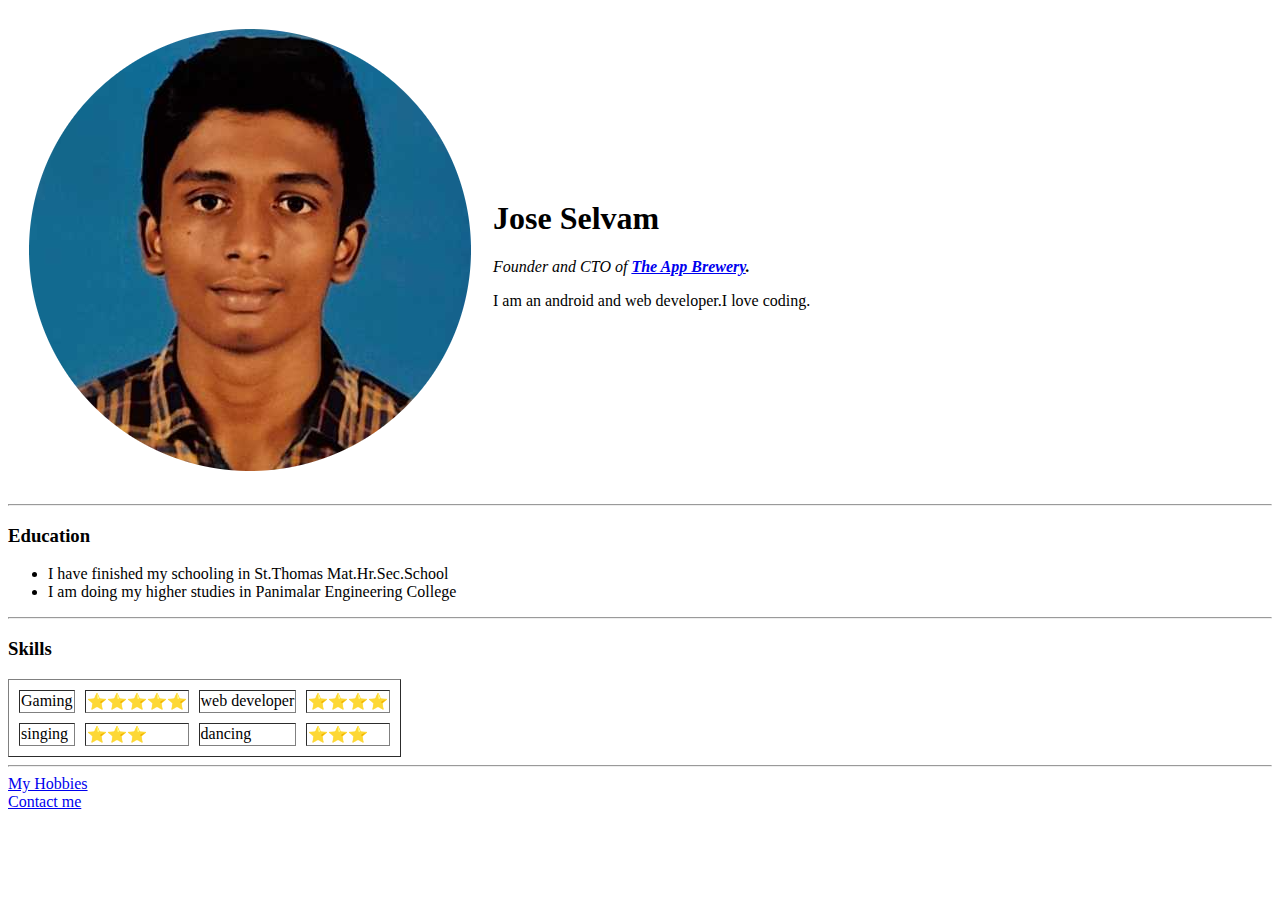
==== index.html @ 25c8979b "Add initial cv web site files" ====
<!DOCTYPE html>
<html lang="en" dir="ltr">

<head>
  <meta charset="utf-8">
  <title>😁Jose Personal site</title>
</head>

<body>
  <table cellspacing="20">
    <tr>
      <td><img src="profile-modified.png" alt="Jose Profile Photo"></td>
      <td>  <h1>Jose Selvam</h1>
        <p><em>Founder and CTO of <strong><a href="https://www.appbrewery.co/">The App Brewery</a>.</strong></em></p>
        <p>I am an android and web developer.I love coding.</p></td>
    </tr>

  </table>


  <hr>
  <h3>Education</h3>
  <ul>
    <li>I have finished my schooling in St.Thomas Mat.Hr.Sec.School</li>
    <li>I am doing my higher studies in Panimalar Engineering College</li>
  </ul>
  <hr>
  <h3>Skills</h3>
  <table cellspacing="10" border="1">
    <tr>
      <td>Gaming</td>
      <td>⭐⭐⭐⭐⭐</td>
      <td>web developer</td>
      <td>⭐⭐⭐⭐</td>
    </tr>
    <tr>
      <td>singing</td>
      <td>⭐⭐⭐</td>
      <td>dancing</td>
      <td>⭐⭐⭐</td>
    </tr>
  </table>
  <hr>
  <a href="Hobbies.html">My Hobbies</a><br>
  <a href="Contact me.html">Contact me</a>


</body>

</html>
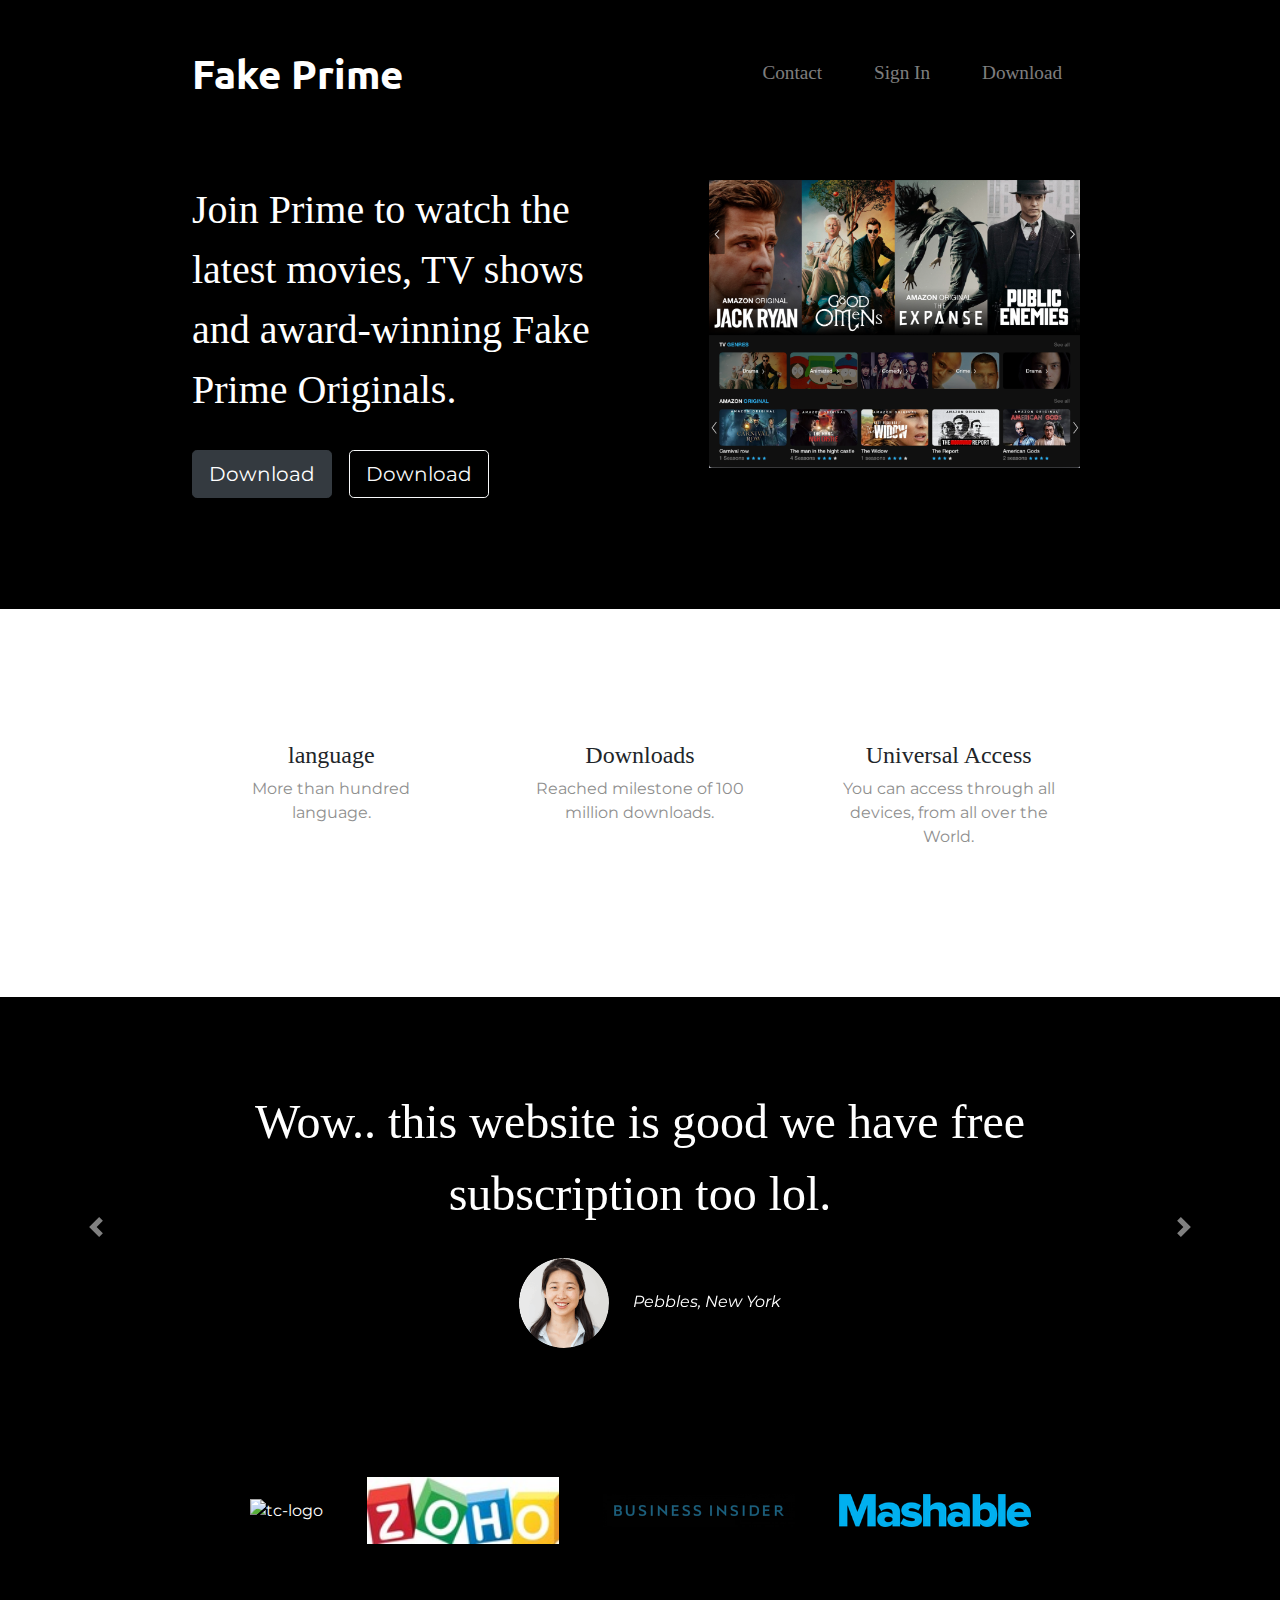
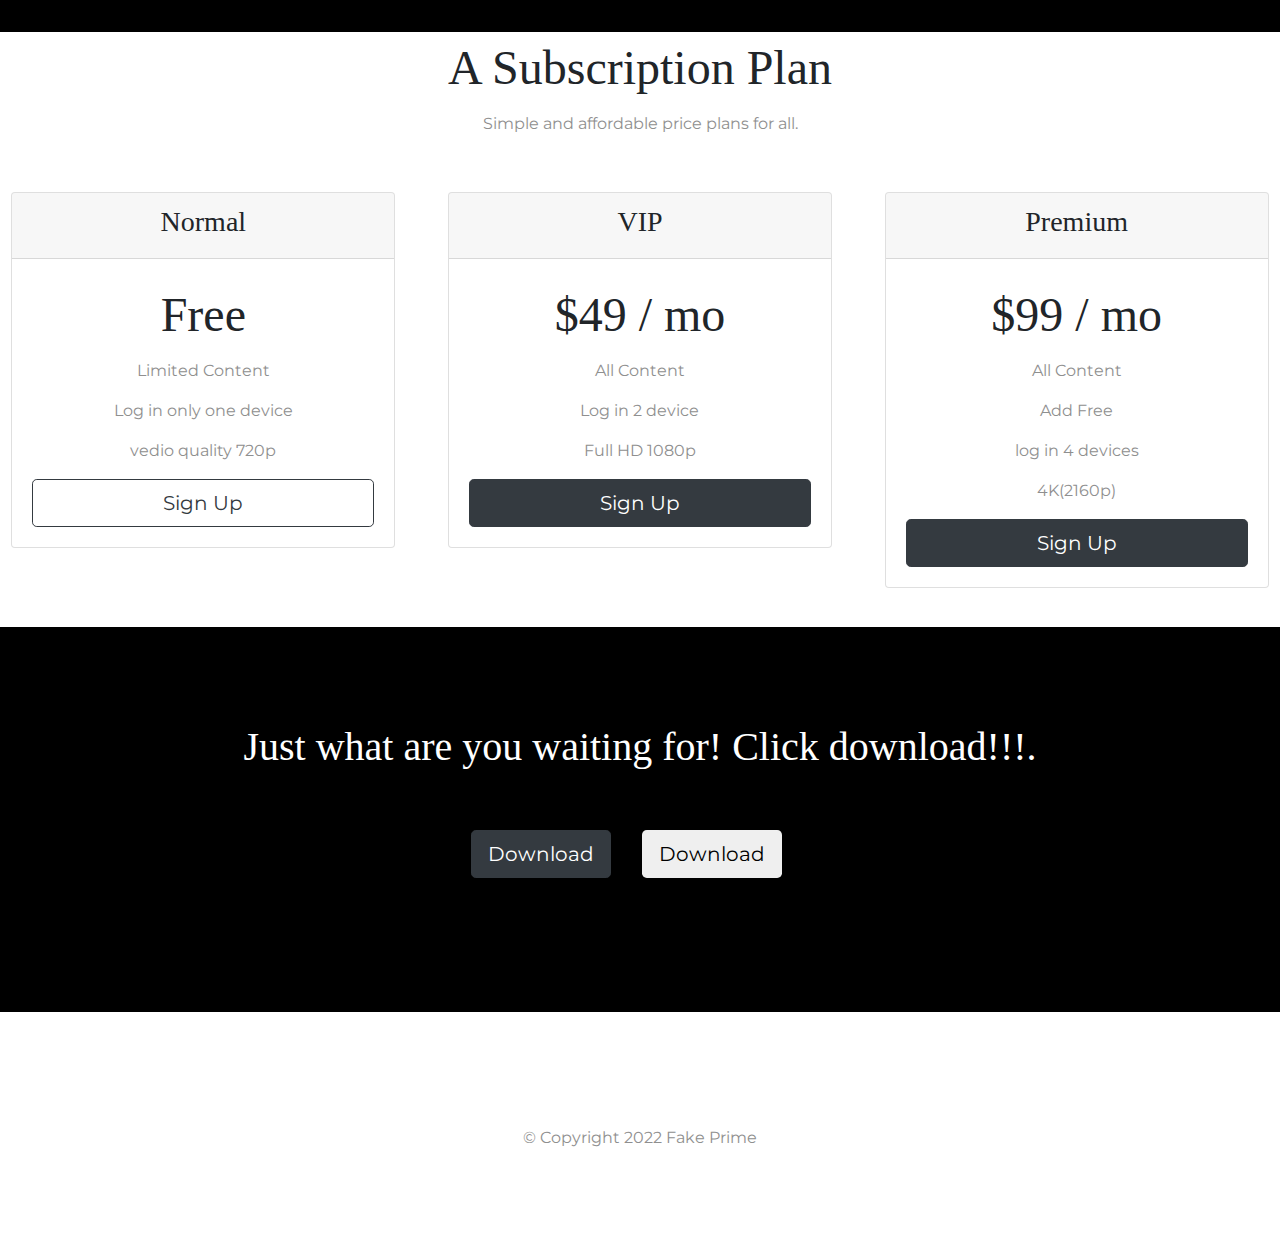
==== commit 11e03211: "Fake Prime website files" ====
--- a/index.html
+++ b/index.html
@@ -1,50 +1,244 @@
-<!DOCTYPE html>
-<html lang="en" dir="ltr">
-
-<head>
-  <meta charset="utf-8">
-  <title>😁Jose Personal site</title>
-</head>
-
-<body>
-  <table cellspacing="20">
-    <tr>
-      <td><img src="profile-modified.png" alt="Jose Profile Photo"></td>
-      <td>  <h1>Jose Selvam</h1>
-        <p><em>Founder and CTO of <strong><a href="https://www.appbrewery.co/">The App Brewery</a>.</strong></em></p>
-        <p>I am an android and web developer.I love coding.</p></td>
-    </tr>
-
-  </table>
-
-
-  <hr>
-  <h3>Education</h3>
-  <ul>
-    <li>I have finished my schooling in St.Thomas Mat.Hr.Sec.School</li>
-    <li>I am doing my higher studies in Panimalar Engineering College</li>
-  </ul>
-  <hr>
-  <h3>Skills</h3>
-  <table cellspacing="10" border="1">
-    <tr>
-      <td>Gaming</td>
-      <td>⭐⭐⭐⭐⭐</td>
-      <td>web developer</td>
-      <td>⭐⭐⭐⭐</td>
-    </tr>
-    <tr>
-      <td>singing</td>
-      <td>⭐⭐⭐</td>
-      <td>dancing</td>
-      <td>⭐⭐⭐</td>
-    </tr>
-  </table>
-  <hr>
-  <a href="Hobbies.html">My Hobbies</a><br>
-  <a href="Contact me.html">Contact me</a>
-
-
-</body>
-
-</html>
+<!DOCTYPE html>
+<html>
+
+<head>
+  <meta charset="utf-8">
+  <title>Fake Prime</title>
+
+  <!-- Google Fonts -->
+  <link href="https://fonts.googleapis.com/css?family=Montserrat|Ubuntu" rel="stylesheet">
+
+  <!-- CSS Stylesheets -->
+  <link rel="stylesheet" href="https://maxcdn.bootstrapcdn.com/bootstrap/4.0.0/css/bootstrap.min.css" integrity="sha384-Gn5384xqQ1aoWXA+058RXPxPg6fy4IWvTNh0E263XmFcJlSAwiGgFAW/dAiS6JXm" crossorigin="anonymous">
+  <link rel="stylesheet" href="css/styles.css">
+  <link rel="icon" href="favicon (1).ico".css">
+
+  <!-- Font Awesome -->
+  <script defer src="https://use.fontawesome.com/releases/v5.0.7/js/all.js"></script>
+
+  <!-- Bootstrap Scripts -->
+  <script src="https://code.jquery.com/jquery-3.2.1.slim.min.js" integrity="sha384-KJ3o2DKtIkvYIK3UENzmM7KCkRr/rE9/Qpg6aAZGJwFDMVNA/GpGFF93hXpG5KkN" crossorigin="anonymous"></script>
+  <script src="https://cdnjs.cloudflare.com/ajax/libs/popper.js/1.12.9/umd/popper.min.js" integrity="sha384-ApNbgh9B+Y1QKtv3Rn7W3mgPxhU9K/ScQsAP7hUibX39j7fakFPskvXusvfa0b4Q" crossorigin="anonymous"></script>
+  <script src="https://maxcdn.bootstrapcdn.com/bootstrap/4.0.0/js/bootstrap.min.js" integrity="sha384-JZR6Spejh4U02d8jOt6vLEHfe/JQGiRRSQQxSfFWpi1MquVdAyjUar5+76PVCmYl" crossorigin="anonymous"></script>
+</head>
+
+<body>
+
+
+  <section class="colored-section" id="title">
+
+    <div class="container-fluid">
+
+      <!-- Nav Bar -->
+
+      <nav class="navbar navbar-expand-lg navbar-dark">
+
+        <a class="navbar-brand" href="">Fake Prime</a>
+
+        <button class="navbar-toggler" type="button" data-toggle="collapse" data-target="#navbarTogglerDemo02">
+            <span class="navbar-toggler-icon"></span>
+        </button>
+
+        <div class="collapse navbar-collapse" id="navbarTogglerDemo02">
+
+          <ul class="navbar-nav ml-auto">
+            <li class="nav-item">
+              <a class="nav-link" href="#footer">Contact</a>
+            </li>
+            <li class="nav-item">
+              <a class="nav-link" href="#pricing">Sign In</a>
+            </li>
+            <li class="nav-item">
+              <a class="nav-link" href="#cta">Download</a>
+            </li>
+          </ul>
+
+        </div>
+      </nav>
+
+
+      <!-- Title -->
+
+      <div class="row">
+
+        <div class="col-lg-6">
+          <h1 class="big-heading">Join Prime to watch the latest movies, TV shows and award-winning Fake Prime Originals.</h1>
+          <button type="button" class="btn btn-dark btn-lg download-button"><i class="fab fa-apple"></i> Download</button>
+          <button type="button" class="btn btn-outline-light btn-lg download-button"><i class="fab fa-google-play"></i> Download</button>
+        </div>
+        <div class="col-lg-6">
+          <img class="title-image" src="images/image_main.png" alt="image-movies">
+        </div>
+        
+
+
+
+      </div>
+
+    </div>
+
+  </section>
+
+
+  <!-- Features -->
+
+  <section class="white-section" id="features">
+
+    <div class="container-fluid">
+
+      <div class="row">
+        <div class="feature-box col-lg-4">
+          <i class="icon fas fa-language fa-4x"></i>
+          <h3 class="feature-title">language</h3>
+          <p>More than hundred language.</p>
+        </div>
+
+        <div class="feature-box col-lg-4">
+          <i class="icon fas fa-download fa-4x"></i>
+          <h3 class="feature-title">Downloads</h3>
+          <p> Reached milestone of 100 million downloads.</p>
+        </div>
+
+        <div class="feature-box col-lg-4">
+          <i class="icon fa fa-universal-access fa-4x" aria-hidden="true"></i>
+          <h3 class="feature-title">Universal Access</h3>
+          <p> You can access through all devices, from all over the World.</p>
+        </div>
+      </div>
+
+
+    </div>
+  </section>
+
+
+  <!-- Testimonials -->
+
+  <section class="colored-section" id="testimonials">
+
+    <div id="testimonial-carousel" class="carousel slide" data-ride="false">
+      <div class="carousel-inner">
+        <div class="carousel-item active container-fluid">
+          <h2 class="testimonial-text"> Wow.. this website is good we have free subscription too lol.</h2>
+          <img class="testimonial-image" src="images/angela.png" alt="angela-profile">
+          <em>Pebbles, New York</em>
+        </div>
+        <div class="carousel-item container-fluid">
+          <h2 class="testimonial-text">I have Premium subscription it has 4K quality at low price it's god dam good.</h2>
+          <img class="testimonial-image" src="images/lady-img.jpg" alt="lady-profile">
+          <em>Beverly, Illinois</em>
+        </div>
+      </div>
+      <a class="carousel-control-prev" href="#testimonial-carousel" role="button" data-slide="prev">
+    <span class="carousel-control-prev-icon"></span>
+      </a>
+      <a class="carousel-control-next" href="#testimonial-carousel" role="button" data-slide="next">
+    <span class="carousel-control-next-icon"></span>
+      </a>
+    </div>
+
+  </section>
+
+
+  <!-- Press -->
+
+  <section class="colored-section" id="press">
+    <img class="press-logo" src="images/techcrunch.png" alt="tc-logo">
+    <img class="press-logo" src="images/spon.jpg" alt="spon-logo">
+    <img class="press-logo" src="images/bizinsider.png" alt="biz-insider-logo">
+    <img class="press-logo" src="images/mashable.png" alt="mashable-logo">
+
+  </section>
+
+
+  <!-- Pricing -->
+
+  <section class="white-section" id="pricing">
+
+    <h2 class="section-heading">A Subscription Plan</h2>
+    <p>Simple and affordable price plans for all.</p>
+
+    <div class="row">
+
+      <div class="pricing-column col-lg-4 col-md-6">
+        <div class="card">
+          <div class="card-header">
+            <h3>Normal</h3>
+          </div>
+          <div class="card-body">
+            <h2 class="price-text">Free</h2>
+            <p>Limited Content</p>
+            <p>Log in only one device</p>
+            <p>vedio quality 720p</p>
+            <button class="btn btn-lg btn-block btn-outline-dark" type="button">Sign Up</button>
+          </div>
+        </div>
+      </div>
+
+      <div class="pricing-column col-lg-4 col-md-6">
+        <div class="card">
+          <div class="card-header">
+            <h3>VIP</h3>
+          </div>
+          <div class="card-body">
+            <h2 class="price-text">$49 / mo</h2>
+            <p>All Content</p>
+            <p>Log in 2 device</p>
+            <p>Full HD 1080p</p>
+            <button class="btn btn-lg btn-block btn-dark" type="button">Sign Up</button>
+          </div>
+        </div>
+      </div>
+
+      <div class="pricing-column col-lg-4">
+        <div class="card">
+          <div class="card-header">
+            <h3>Premium</h3>
+          </div>
+          <div class="card-body">
+            <h2 class="price-text">$99 / mo</h2>
+            <p>All Content</p>
+            <p>Add Free</p>
+            <p>log in 4 devices</p>
+            <p>4K(2160p)</p>
+            <button class="btn btn-lg btn-block btn-dark" type="button">Sign Up</button>
+
+          </div>
+        </div>
+      </div>
+
+
+
+    </div>
+
+  </section>
+
+
+  <!-- Call to Action -->
+
+  <section class="colored-section" id="cta">
+
+    <div class="container-fluid">
+
+      <h3 class="big-heading">Just what are you waiting for! Click download!!!.</h3>
+      <button class="download-button btn btn-lg btn-dark" type="button"><i class="fab fa-apple"></i> Download</button>
+      <button class="download-button btn btn-lg brn-light" type="button"><i class="fab fa-google-play"></i> Download</button>
+    </div>
+  </section>
+
+
+  <!-- Footer -->
+
+  <footer class="white-section" id="footer">
+    <div class="container-fluid">
+      <i class="social-icon fab fa-facebook-f"></i>
+      <i class="social-icon fab fa-twitter"></i>
+      <i class="social-icon fab fa-instagram"></i>
+      <i class="social-icon fas fa-envelope"></i>
+      <p>© Copyright 2022 Fake Prime</p>
+    </div>
+  </footer>
+
+
+</body>
+
+</html>
--- a/css/styles.css
+++ b/css/styles.css
@@ -0,0 +1,183 @@
+
+body {
+  font-family: "Montserrat";
+  text-align: center;
+}
+
+h1, h2, h3, h4, h5, h6 {
+  font-family: "Montserrat-Bold";
+}
+
+p {
+  color: #8f8f8f;
+}
+
+/* Headings */
+
+.big-heading {
+  font-family: "Montserrat-Black";
+  font-size: 2.5rem;
+  line-height: 1.5;
+}
+
+.section-heading {
+  font-size: 3rem;
+  line-height: 1.5;
+}
+
+/* Containers */
+
+.container-fluid{
+  padding: 7% 15%;
+
+}
+
+/* Sections */
+
+.colored-section {
+  background-color: Black;
+  color: #fff;
+}
+
+.white-section {
+  background-color: #fff;
+}
+
+/* Navigation Bar */
+
+
+
+
+.navbar {
+  padding: 0 0 4.5rem;
+}
+
+.navbar-brand {
+  font-family: "Ubuntu";
+  font-size: 2.5rem;
+  font-weight: bold;
+}
+
+.nav-item {
+  padding: 0 18px;
+}
+
+.nav-link {
+  font-size: 1.2rem;
+  font-family: "Montserrat-Light";
+}
+
+/* Buttons */
+
+.download-button {
+  margin: 5% 3% 5% 0;
+}
+
+/* Title Section */
+
+#title {
+  background-color: Black;
+  color: #fff;
+  text-align: left;
+}
+
+#title .container-fluid {
+  padding: 3% 15% 7%;
+}
+
+/* Title Image */
+
+.title-image {
+  width: 80%;
+  position: absolute;
+  right: 5%;
+}
+
+/* Features Section */
+
+#features {
+  position: relative;
+}
+
+.feature-title {
+  font-size: 1.5rem;
+}
+
+.feature-box {
+  padding: 4.5%;
+}
+
+.icon {
+  color: Black;
+  margin-bottom: 1rem;
+}
+
+.icon:hover {
+  color: #696969;
+}
+
+/* Testimonial Section */
+
+#testimonials {
+  background-color: Black;
+}
+
+
+.testimonial-text {
+  font-size: 3rem;
+  line-height: 1.5;
+}
+
+.testimonial-image {
+  width: 10%;
+  border-radius: 100%;
+  margin: 20px;
+}
+
+
+#press {
+  background-color: Black;
+  padding-bottom: 3%;
+}
+
+.press-logo {
+  width: 15%;
+  margin: 20px 20px 50px;
+}
+
+/* Pricing Section */
+
+#Sign In {
+  padding: 100px;
+}
+
+.price-text {
+  font-size: 3rem;
+  line-height: 1.5;
+}
+
+.pricing-column {
+  padding: 3% 2%;
+}
+
+/* CTA Section */
+
+
+/* Footer Section */
+
+
+.social-icon {
+  margin: 20px 10px;
+}
+
+@media (max-width: 1028px) {
+
+  #title {
+    text-align: center;
+  }
+
+  .title-image {
+    position: static;
+    transform: rotate(0);
+  }
+}
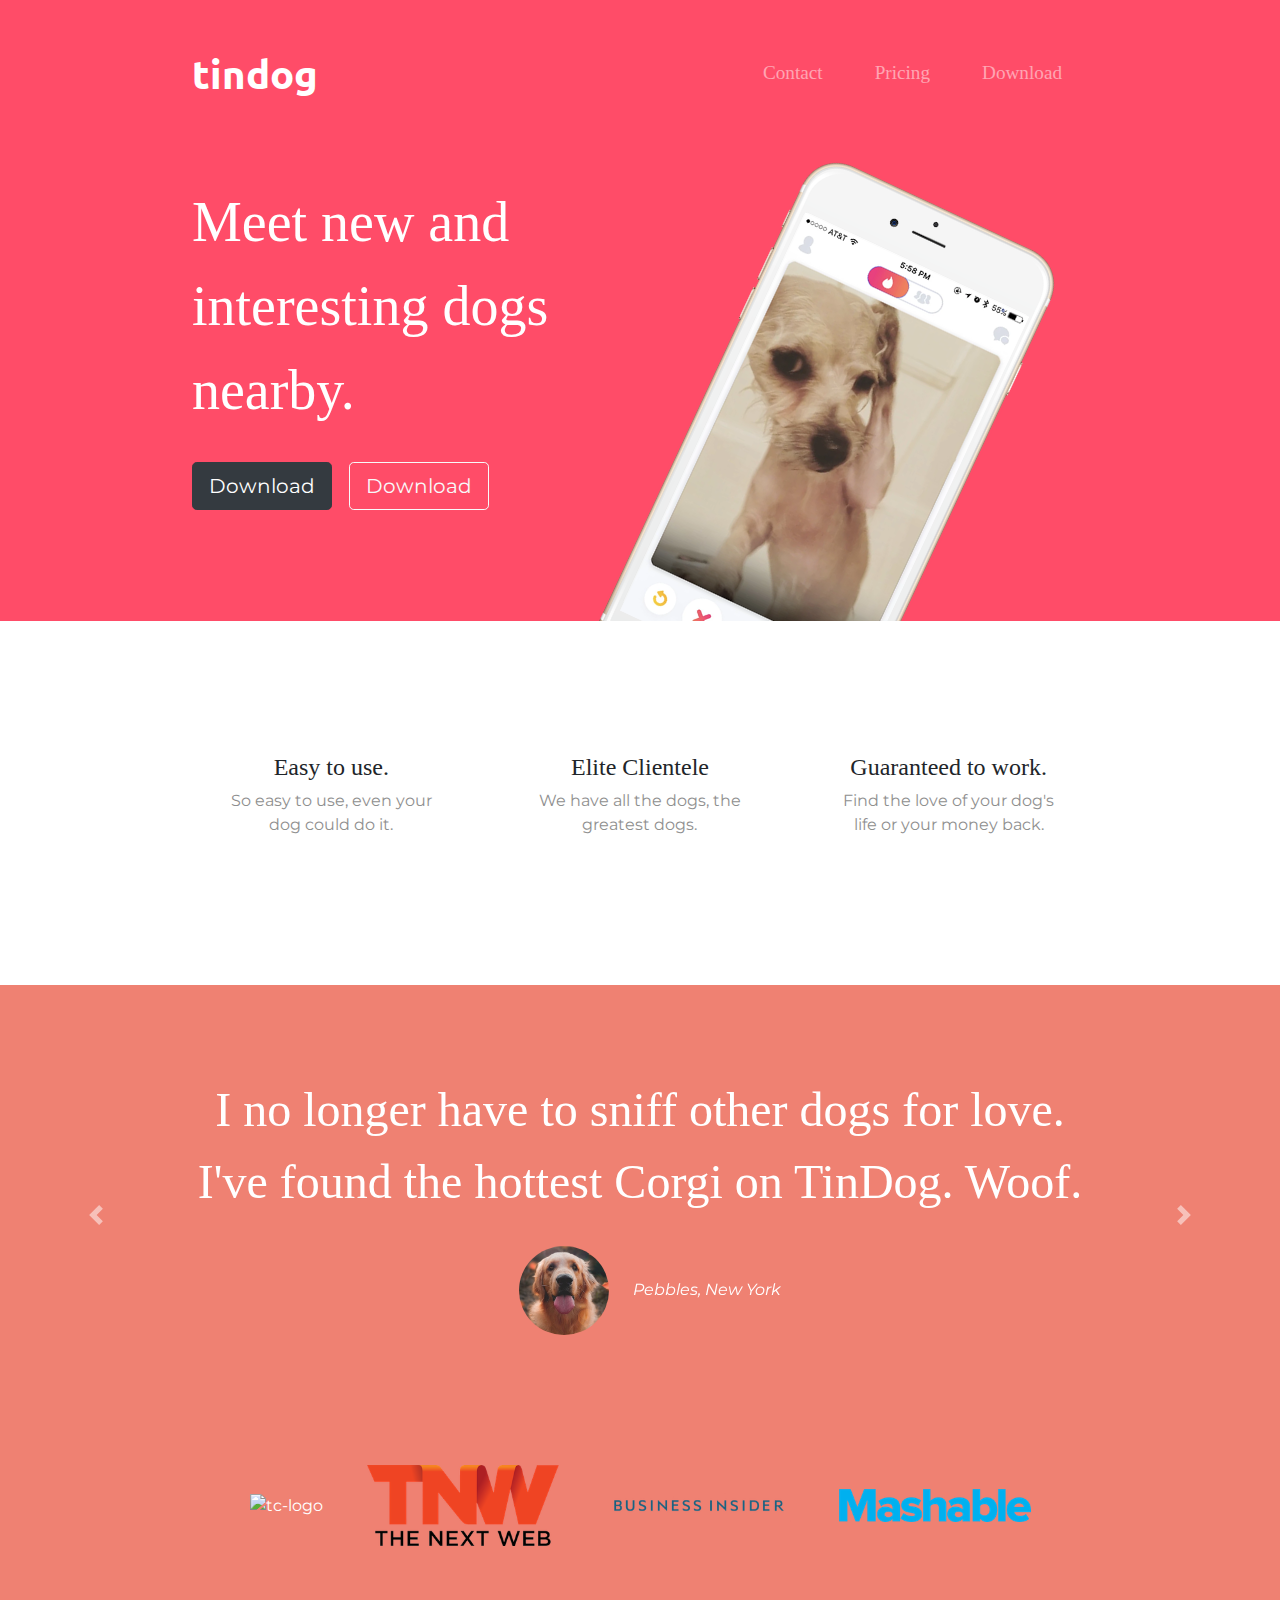
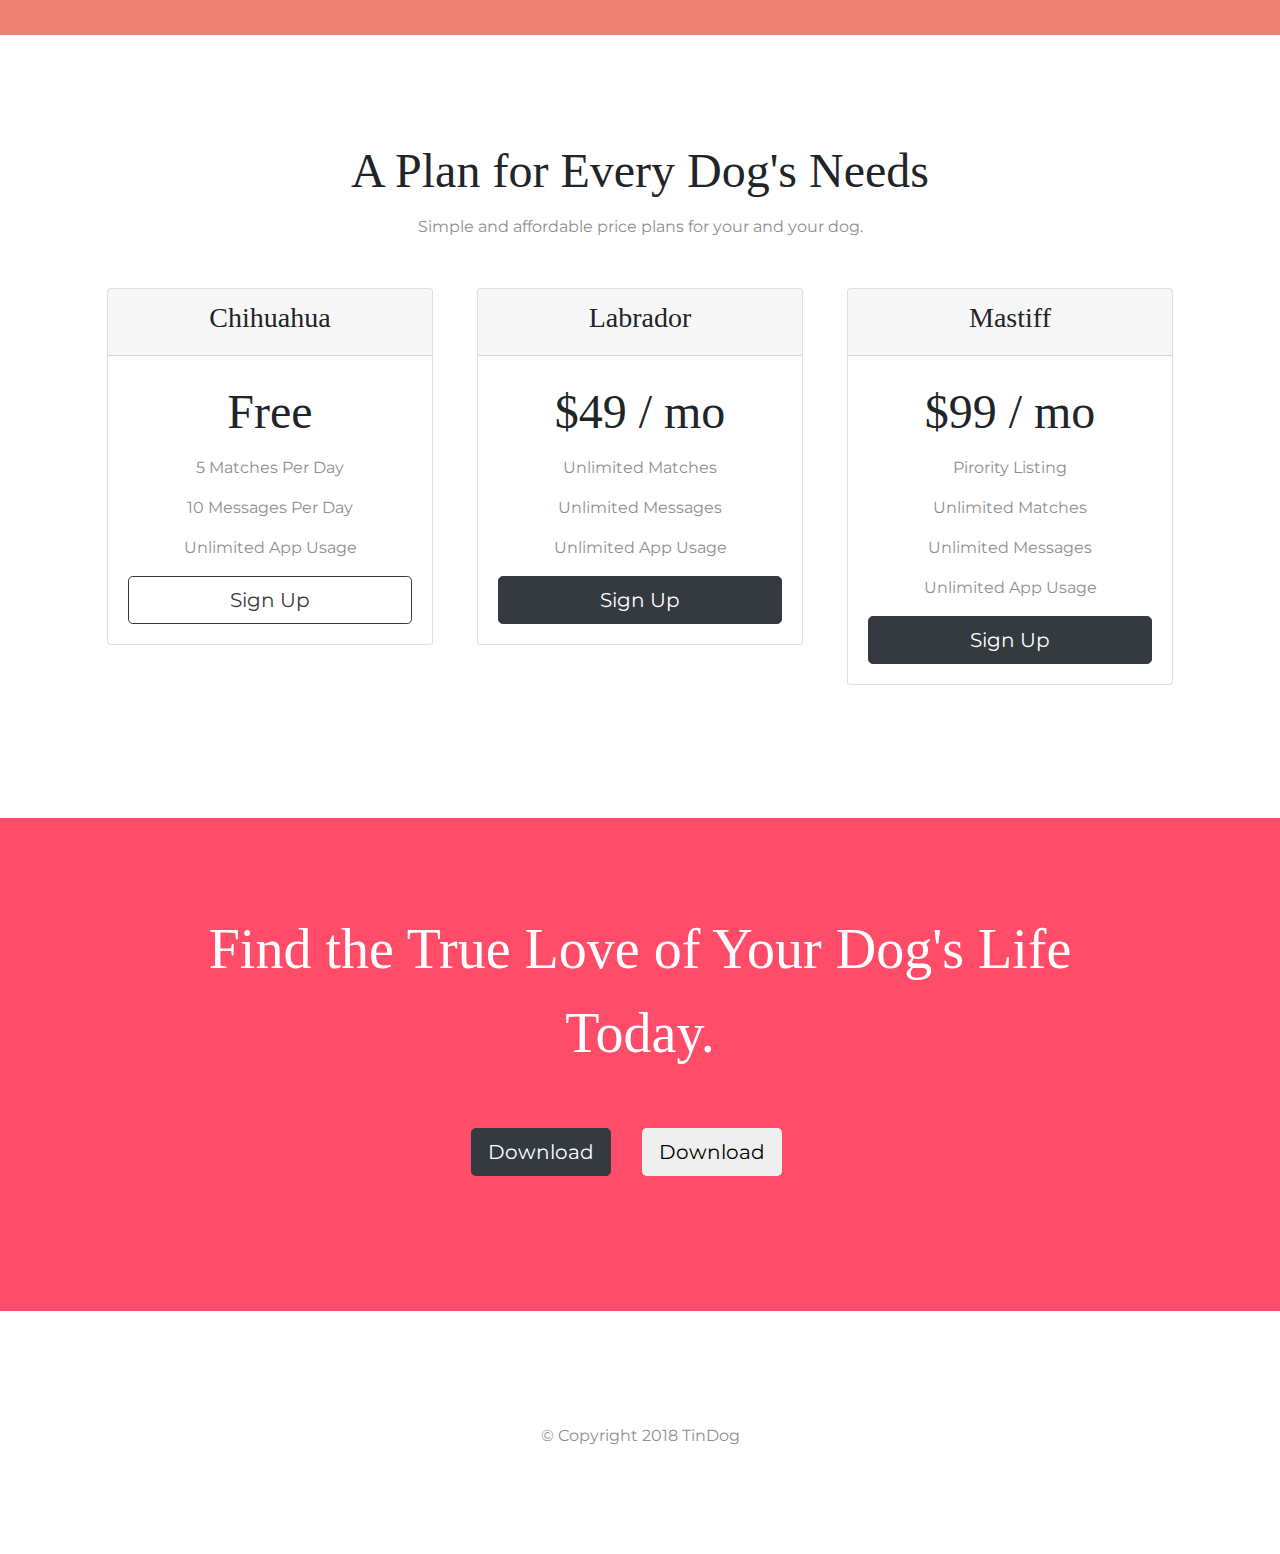
==== commit b4111e85: "Project Tindog files" ====
--- a/index.html
+++ b/index.html
@@ -3,7 +3,7 @@
 
 <head>
   <meta charset="utf-8">
-  <title>Fake Prime</title>
+  <title>TinDog</title>
 
   <!-- Google Fonts -->
   <link href="https://fonts.googleapis.com/css?family=Montserrat|Ubuntu" rel="stylesheet">
@@ -11,7 +11,6 @@
   <!-- CSS Stylesheets -->
   <link rel="stylesheet" href="https://maxcdn.bootstrapcdn.com/bootstrap/4.0.0/css/bootstrap.min.css" integrity="sha384-Gn5384xqQ1aoWXA+058RXPxPg6fy4IWvTNh0E263XmFcJlSAwiGgFAW/dAiS6JXm" crossorigin="anonymous">
   <link rel="stylesheet" href="css/styles.css">
-  <link rel="icon" href="favicon (1).ico".css">
 
   <!-- Font Awesome -->
   <script defer src="https://use.fontawesome.com/releases/v5.0.7/js/all.js"></script>
@@ -24,7 +23,6 @@
 
 <body>
 
-
   <section class="colored-section" id="title">
 
     <div class="container-fluid">
@@ -33,7 +31,7 @@
 
       <nav class="navbar navbar-expand-lg navbar-dark">
 
-        <a class="navbar-brand" href="">Fake Prime</a>
+        <a class="navbar-brand" href="">tindog</a>
 
         <button class="navbar-toggler" type="button" data-toggle="collapse" data-target="#navbarTogglerDemo02">
             <span class="navbar-toggler-icon"></span>
@@ -46,7 +44,7 @@
               <a class="nav-link" href="#footer">Contact</a>
             </li>
             <li class="nav-item">
-              <a class="nav-link" href="#pricing">Sign In</a>
+              <a class="nav-link" href="#pricing">Pricing</a>
             </li>
             <li class="nav-item">
               <a class="nav-link" href="#cta">Download</a>
@@ -62,16 +60,14 @@
       <div class="row">
 
         <div class="col-lg-6">
-          <h1 class="big-heading">Join Prime to watch the latest movies, TV shows and award-winning Fake Prime Originals.</h1>
+          <h1 class="big-heading">Meet new and interesting dogs nearby.</h1>
           <button type="button" class="btn btn-dark btn-lg download-button"><i class="fab fa-apple"></i> Download</button>
           <button type="button" class="btn btn-outline-light btn-lg download-button"><i class="fab fa-google-play"></i> Download</button>
         </div>
+
         <div class="col-lg-6">
-          <img class="title-image" src="images/image_main.png" alt="image-movies">
-        </div>
-        
-
-
+          <img class="title-image" src="images/iphone6.png" alt="iphone-mockup">
+        </div>
 
       </div>
 
@@ -88,21 +84,21 @@
 
       <div class="row">
         <div class="feature-box col-lg-4">
-          <i class="icon fas fa-language fa-4x"></i>
-          <h3 class="feature-title">language</h3>
-          <p>More than hundred language.</p>
+          <i class="icon fas fa-check-circle fa-4x"></i>
+          <h3 class="feature-title">Easy to use.</h3>
+          <p>So easy to use, even your dog could do it.</p>
         </div>
 
         <div class="feature-box col-lg-4">
-          <i class="icon fas fa-download fa-4x"></i>
-          <h3 class="feature-title">Downloads</h3>
-          <p> Reached milestone of 100 million downloads.</p>
+          <i class="icon fas fa-bullseye fa-4x"></i>
+          <h3 class="feature-title">Elite Clientele</h3>
+          <p>We have all the dogs, the greatest dogs.</p>
         </div>
 
         <div class="feature-box col-lg-4">
-          <i class="icon fa fa-universal-access fa-4x" aria-hidden="true"></i>
-          <h3 class="feature-title">Universal Access</h3>
-          <p> You can access through all devices, from all over the World.</p>
+          <i class="icon fas fa-heart fa-4x"></i>
+          <h3 class="feature-title">Guaranteed to work.</h3>
+          <p>Find the love of your dog's life or your money back.</p>
         </div>
       </div>
 
@@ -118,12 +114,12 @@
     <div id="testimonial-carousel" class="carousel slide" data-ride="false">
       <div class="carousel-inner">
         <div class="carousel-item active container-fluid">
-          <h2 class="testimonial-text"> Wow.. this website is good we have free subscription too lol.</h2>
-          <img class="testimonial-image" src="images/angela.png" alt="angela-profile">
+          <h2 class="testimonial-text">I no longer have to sniff other dogs for love. I've found the hottest Corgi on TinDog. Woof.</h2>
+          <img class="testimonial-image" src="images/dog-img.jpg" alt="dog-profile">
           <em>Pebbles, New York</em>
         </div>
         <div class="carousel-item container-fluid">
-          <h2 class="testimonial-text">I have Premium subscription it has 4K quality at low price it's god dam good.</h2>
+          <h2 class="testimonial-text">My dog used to be so lonely, but with TinDog's help, they've found the love of their life. I think.</h2>
           <img class="testimonial-image" src="images/lady-img.jpg" alt="lady-profile">
           <em>Beverly, Illinois</em>
         </div>
@@ -143,7 +139,7 @@
 
   <section class="colored-section" id="press">
     <img class="press-logo" src="images/techcrunch.png" alt="tc-logo">
-    <img class="press-logo" src="images/spon.jpg" alt="spon-logo">
+    <img class="press-logo" src="images/tnw.png" alt="tnw-logo">
     <img class="press-logo" src="images/bizinsider.png" alt="biz-insider-logo">
     <img class="press-logo" src="images/mashable.png" alt="mashable-logo">
 
@@ -154,21 +150,21 @@
 
   <section class="white-section" id="pricing">
 
-    <h2 class="section-heading">A Subscription Plan</h2>
-    <p>Simple and affordable price plans for all.</p>
+    <h2 class="section-heading">A Plan for Every Dog's Needs</h2>
+    <p>Simple and affordable price plans for your and your dog.</p>
 
     <div class="row">
 
       <div class="pricing-column col-lg-4 col-md-6">
         <div class="card">
           <div class="card-header">
-            <h3>Normal</h3>
+            <h3>Chihuahua</h3>
           </div>
           <div class="card-body">
             <h2 class="price-text">Free</h2>
-            <p>Limited Content</p>
-            <p>Log in only one device</p>
-            <p>vedio quality 720p</p>
+            <p>5 Matches Per Day</p>
+            <p>10 Messages Per Day</p>
+            <p>Unlimited App Usage</p>
             <button class="btn btn-lg btn-block btn-outline-dark" type="button">Sign Up</button>
           </div>
         </div>
@@ -177,13 +173,13 @@
       <div class="pricing-column col-lg-4 col-md-6">
         <div class="card">
           <div class="card-header">
-            <h3>VIP</h3>
+            <h3>Labrador</h3>
           </div>
           <div class="card-body">
             <h2 class="price-text">$49 / mo</h2>
-            <p>All Content</p>
-            <p>Log in 2 device</p>
-            <p>Full HD 1080p</p>
+            <p>Unlimited Matches</p>
+            <p>Unlimited Messages</p>
+            <p>Unlimited App Usage</p>
             <button class="btn btn-lg btn-block btn-dark" type="button">Sign Up</button>
           </div>
         </div>
@@ -192,14 +188,14 @@
       <div class="pricing-column col-lg-4">
         <div class="card">
           <div class="card-header">
-            <h3>Premium</h3>
+            <h3>Mastiff</h3>
           </div>
           <div class="card-body">
             <h2 class="price-text">$99 / mo</h2>
-            <p>All Content</p>
-            <p>Add Free</p>
-            <p>log in 4 devices</p>
-            <p>4K(2160p)</p>
+            <p>Pirority Listing</p>
+            <p>Unlimited Matches</p>
+            <p>Unlimited Messages</p>
+            <p>Unlimited App Usage</p>
             <button class="btn btn-lg btn-block btn-dark" type="button">Sign Up</button>
 
           </div>
@@ -219,7 +215,7 @@
 
     <div class="container-fluid">
 
-      <h3 class="big-heading">Just what are you waiting for! Click download!!!.</h3>
+      <h3 class="big-heading">Find the True Love of Your Dog's Life Today.</h3>
       <button class="download-button btn btn-lg btn-dark" type="button"><i class="fab fa-apple"></i> Download</button>
       <button class="download-button btn btn-lg brn-light" type="button"><i class="fab fa-google-play"></i> Download</button>
     </div>
@@ -234,7 +230,7 @@
       <i class="social-icon fab fa-twitter"></i>
       <i class="social-icon fab fa-instagram"></i>
       <i class="social-icon fas fa-envelope"></i>
-      <p>© Copyright 2022 Fake Prime</p>
+      <p>© Copyright 2018 TinDog</p>
     </div>
   </footer>
 
--- a/css/styles.css
+++ b/css/styles.css
@@ -16,7 +16,7 @@
 
 .big-heading {
   font-family: "Montserrat-Black";
-  font-size: 2.5rem;
+  font-size: 3.5rem;
   line-height: 1.5;
 }
 
@@ -29,13 +29,12 @@
 
 .container-fluid{
   padding: 7% 15%;
-
 }
 
 /* Sections */
 
 .colored-section {
-  background-color: Black;
+  background-color: #ff4c68;
   color: #fff;
 }
 
@@ -44,9 +43,6 @@
 }
 
 /* Navigation Bar */
-
-
-
 
 .navbar {
   padding: 0 0 4.5rem;
@@ -76,7 +72,7 @@
 /* Title Section */
 
 #title {
-  background-color: Black;
+  background-color: #ff4c68;
   color: #fff;
   text-align: left;
 }
@@ -88,9 +84,10 @@
 /* Title Image */
 
 .title-image {
-  width: 80%;
+  width: 60%;
+  transform: rotate(25deg);
   position: absolute;
-  right: 5%;
+  right: 30%;
 }
 
 /* Features Section */
@@ -108,20 +105,19 @@
 }
 
 .icon {
-  color: Black;
+  color: #ef8172;
   margin-bottom: 1rem;
 }
 
 .icon:hover {
-  color: #696969;
+  color: #ff4c68;
 }
 
 /* Testimonial Section */
 
 #testimonials {
-  background-color: Black;
+  background-color: #ef8172;
 }
-
 
 .testimonial-text {
   font-size: 3rem;
@@ -136,7 +132,7 @@
 
 
 #press {
-  background-color: Black;
+  background-color: #ef8172;
   padding-bottom: 3%;
 }
 
@@ -147,7 +143,7 @@
 
 /* Pricing Section */
 
-#Sign In {
+#pricing {
   padding: 100px;
 }
 
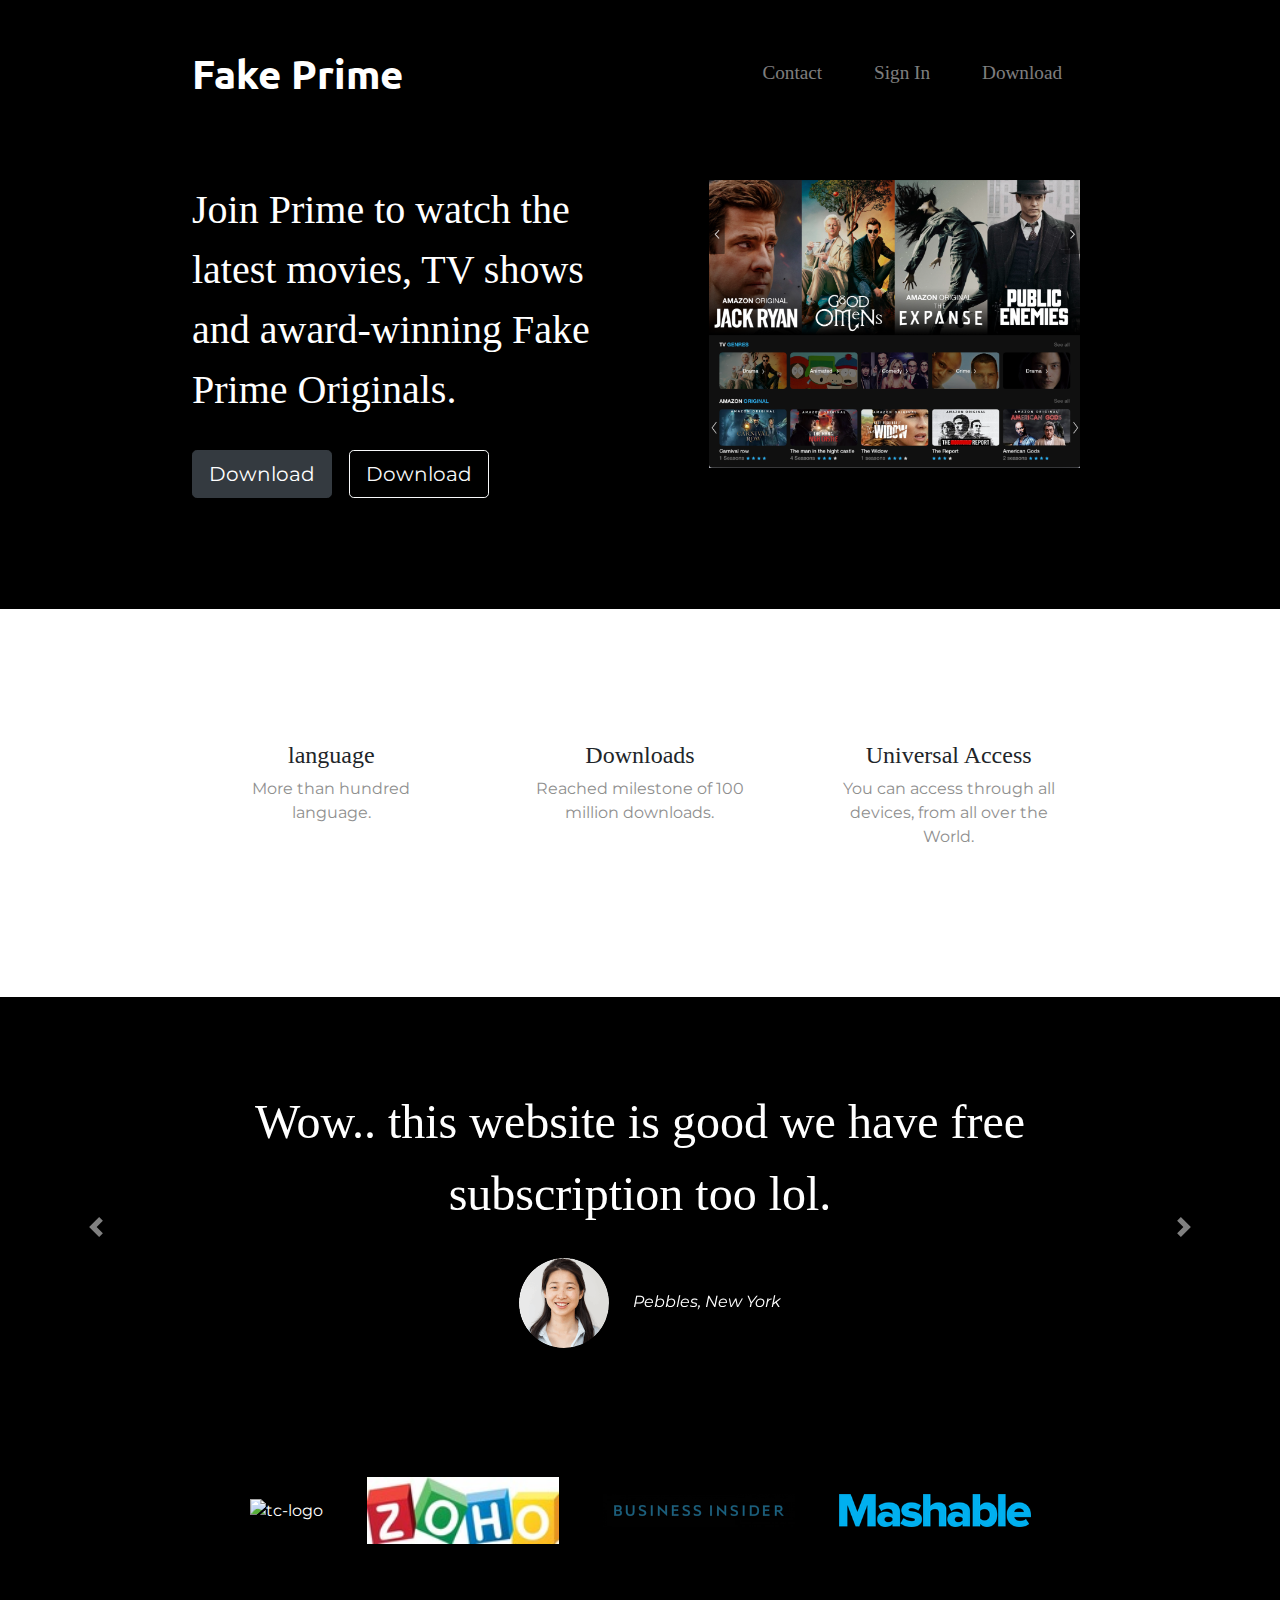
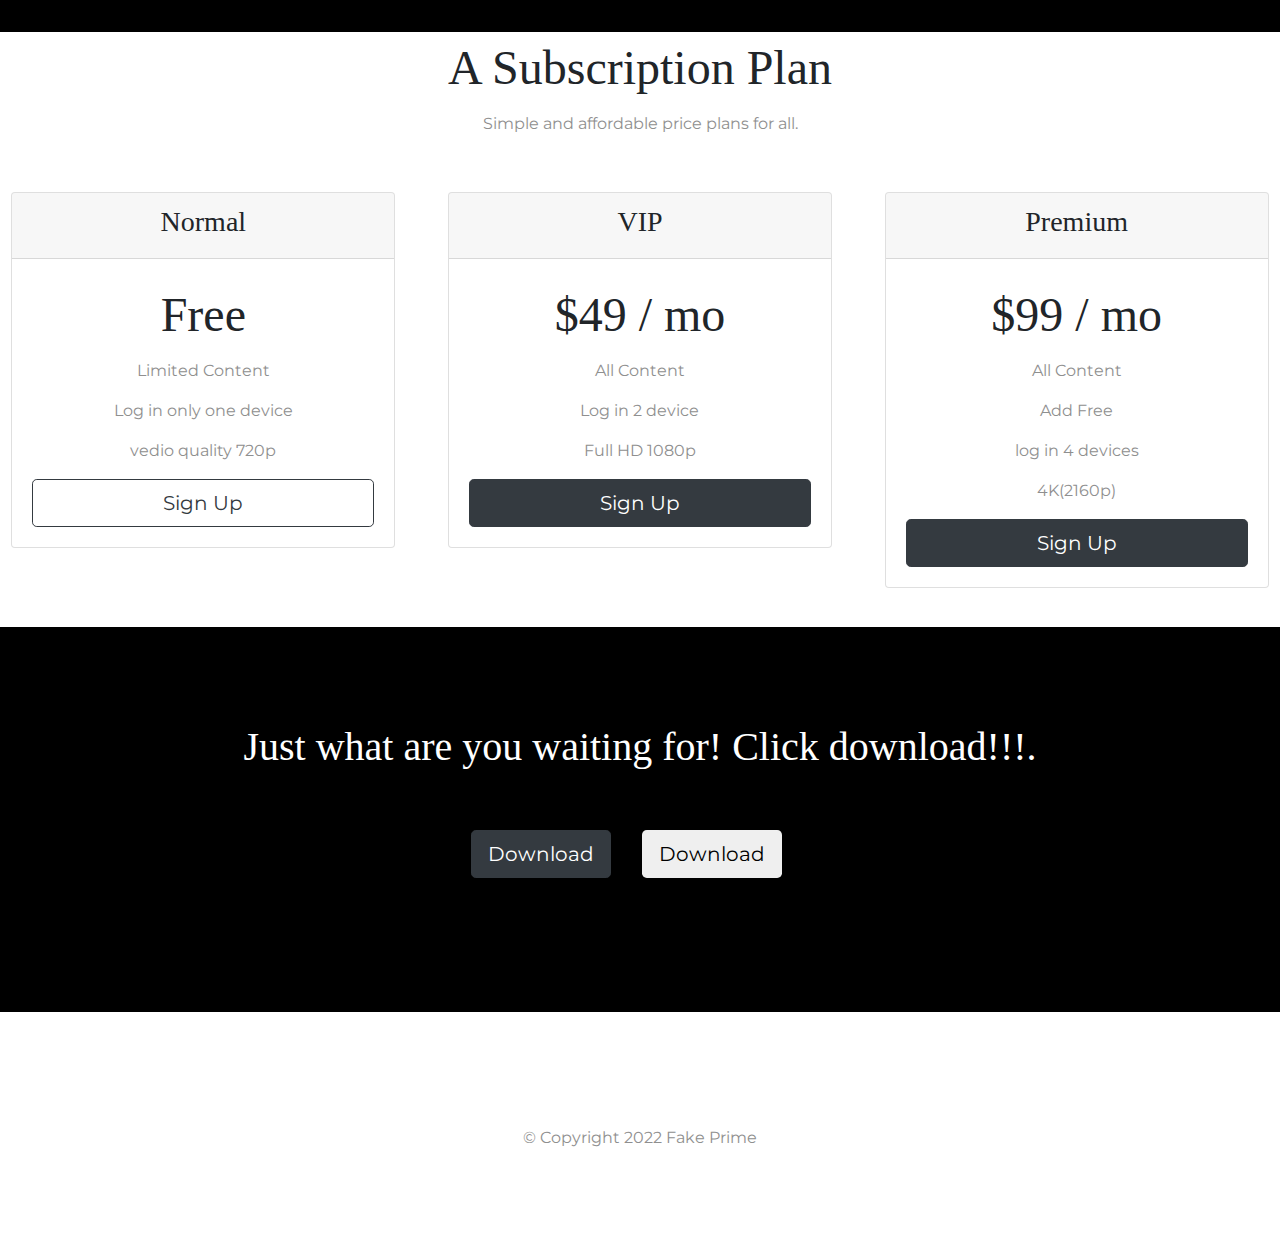
==== commit 395f4bbd: "Fake Prime" ====
--- a/index.html
+++ b/index.html
@@ -3,7 +3,7 @@
 
 <head>
   <meta charset="utf-8">
-  <title>TinDog</title>
+  <title>Fake Prime</title>
 
   <!-- Google Fonts -->
   <link href="https://fonts.googleapis.com/css?family=Montserrat|Ubuntu" rel="stylesheet">
@@ -11,6 +11,7 @@
   <!-- CSS Stylesheets -->
   <link rel="stylesheet" href="https://maxcdn.bootstrapcdn.com/bootstrap/4.0.0/css/bootstrap.min.css" integrity="sha384-Gn5384xqQ1aoWXA+058RXPxPg6fy4IWvTNh0E263XmFcJlSAwiGgFAW/dAiS6JXm" crossorigin="anonymous">
   <link rel="stylesheet" href="css/styles.css">
+  <link rel="icon" href="favicon (1).ico".css">
 
   <!-- Font Awesome -->
   <script defer src="https://use.fontawesome.com/releases/v5.0.7/js/all.js"></script>
@@ -23,6 +24,7 @@
 
 <body>
 
+
   <section class="colored-section" id="title">
 
     <div class="container-fluid">
@@ -31,7 +33,7 @@
 
       <nav class="navbar navbar-expand-lg navbar-dark">
 
-        <a class="navbar-brand" href="">tindog</a>
+        <a class="navbar-brand" href="">Fake Prime</a>
 
         <button class="navbar-toggler" type="button" data-toggle="collapse" data-target="#navbarTogglerDemo02">
             <span class="navbar-toggler-icon"></span>
@@ -44,7 +46,7 @@
               <a class="nav-link" href="#footer">Contact</a>
             </li>
             <li class="nav-item">
-              <a class="nav-link" href="#pricing">Pricing</a>
+              <a class="nav-link" href="#pricing">Sign In</a>
             </li>
             <li class="nav-item">
               <a class="nav-link" href="#cta">Download</a>
@@ -60,14 +62,16 @@
       <div class="row">
 
         <div class="col-lg-6">
-          <h1 class="big-heading">Meet new and interesting dogs nearby.</h1>
+          <h1 class="big-heading">Join Prime to watch the latest movies, TV shows and award-winning Fake Prime Originals.</h1>
           <button type="button" class="btn btn-dark btn-lg download-button"><i class="fab fa-apple"></i> Download</button>
           <button type="button" class="btn btn-outline-light btn-lg download-button"><i class="fab fa-google-play"></i> Download</button>
         </div>
-
         <div class="col-lg-6">
-          <img class="title-image" src="images/iphone6.png" alt="iphone-mockup">
-        </div>
+          <img class="title-image" src="images/image_main.png" alt="image-movies">
+        </div>
+        
+
+
 
       </div>
 
@@ -84,21 +88,21 @@
 
       <div class="row">
         <div class="feature-box col-lg-4">
-          <i class="icon fas fa-check-circle fa-4x"></i>
-          <h3 class="feature-title">Easy to use.</h3>
-          <p>So easy to use, even your dog could do it.</p>
+          <i class="icon fas fa-language fa-4x"></i>
+          <h3 class="feature-title">language</h3>
+          <p>More than hundred language.</p>
         </div>
 
         <div class="feature-box col-lg-4">
-          <i class="icon fas fa-bullseye fa-4x"></i>
-          <h3 class="feature-title">Elite Clientele</h3>
-          <p>We have all the dogs, the greatest dogs.</p>
+          <i class="icon fas fa-download fa-4x"></i>
+          <h3 class="feature-title">Downloads</h3>
+          <p> Reached milestone of 100 million downloads.</p>
         </div>
 
         <div class="feature-box col-lg-4">
-          <i class="icon fas fa-heart fa-4x"></i>
-          <h3 class="feature-title">Guaranteed to work.</h3>
-          <p>Find the love of your dog's life or your money back.</p>
+          <i class="icon fa fa-universal-access fa-4x" aria-hidden="true"></i>
+          <h3 class="feature-title">Universal Access</h3>
+          <p> You can access through all devices, from all over the World.</p>
         </div>
       </div>
 
@@ -114,12 +118,12 @@
     <div id="testimonial-carousel" class="carousel slide" data-ride="false">
       <div class="carousel-inner">
         <div class="carousel-item active container-fluid">
-          <h2 class="testimonial-text">I no longer have to sniff other dogs for love. I've found the hottest Corgi on TinDog. Woof.</h2>
-          <img class="testimonial-image" src="images/dog-img.jpg" alt="dog-profile">
+          <h2 class="testimonial-text"> Wow.. this website is good we have free subscription too lol.</h2>
+          <img class="testimonial-image" src="images/angela.png" alt="angela-profile">
           <em>Pebbles, New York</em>
         </div>
         <div class="carousel-item container-fluid">
-          <h2 class="testimonial-text">My dog used to be so lonely, but with TinDog's help, they've found the love of their life. I think.</h2>
+          <h2 class="testimonial-text">I have Premium subscription it has 4K quality at low price it's god dam good.</h2>
           <img class="testimonial-image" src="images/lady-img.jpg" alt="lady-profile">
           <em>Beverly, Illinois</em>
         </div>
@@ -139,7 +143,7 @@
 
   <section class="colored-section" id="press">
     <img class="press-logo" src="images/techcrunch.png" alt="tc-logo">
-    <img class="press-logo" src="images/tnw.png" alt="tnw-logo">
+    <img class="press-logo" src="images/spon.jpg" alt="spon-logo">
     <img class="press-logo" src="images/bizinsider.png" alt="biz-insider-logo">
     <img class="press-logo" src="images/mashable.png" alt="mashable-logo">
 
@@ -150,21 +154,21 @@
 
   <section class="white-section" id="pricing">
 
-    <h2 class="section-heading">A Plan for Every Dog's Needs</h2>
-    <p>Simple and affordable price plans for your and your dog.</p>
+    <h2 class="section-heading">A Subscription Plan</h2>
+    <p>Simple and affordable price plans for all.</p>
 
     <div class="row">
 
       <div class="pricing-column col-lg-4 col-md-6">
         <div class="card">
           <div class="card-header">
-            <h3>Chihuahua</h3>
+            <h3>Normal</h3>
           </div>
           <div class="card-body">
             <h2 class="price-text">Free</h2>
-            <p>5 Matches Per Day</p>
-            <p>10 Messages Per Day</p>
-            <p>Unlimited App Usage</p>
+            <p>Limited Content</p>
+            <p>Log in only one device</p>
+            <p>vedio quality 720p</p>
             <button class="btn btn-lg btn-block btn-outline-dark" type="button">Sign Up</button>
           </div>
         </div>
@@ -173,13 +177,13 @@
       <div class="pricing-column col-lg-4 col-md-6">
         <div class="card">
           <div class="card-header">
-            <h3>Labrador</h3>
+            <h3>VIP</h3>
           </div>
           <div class="card-body">
             <h2 class="price-text">$49 / mo</h2>
-            <p>Unlimited Matches</p>
-            <p>Unlimited Messages</p>
-            <p>Unlimited App Usage</p>
+            <p>All Content</p>
+            <p>Log in 2 device</p>
+            <p>Full HD 1080p</p>
             <button class="btn btn-lg btn-block btn-dark" type="button">Sign Up</button>
           </div>
         </div>
@@ -188,14 +192,14 @@
       <div class="pricing-column col-lg-4">
         <div class="card">
           <div class="card-header">
-            <h3>Mastiff</h3>
+            <h3>Premium</h3>
           </div>
           <div class="card-body">
             <h2 class="price-text">$99 / mo</h2>
-            <p>Pirority Listing</p>
-            <p>Unlimited Matches</p>
-            <p>Unlimited Messages</p>
-            <p>Unlimited App Usage</p>
+            <p>All Content</p>
+            <p>Add Free</p>
+            <p>log in 4 devices</p>
+            <p>4K(2160p)</p>
             <button class="btn btn-lg btn-block btn-dark" type="button">Sign Up</button>
 
           </div>
@@ -215,7 +219,7 @@
 
     <div class="container-fluid">
 
-      <h3 class="big-heading">Find the True Love of Your Dog's Life Today.</h3>
+      <h3 class="big-heading">Just what are you waiting for! Click download!!!.</h3>
       <button class="download-button btn btn-lg btn-dark" type="button"><i class="fab fa-apple"></i> Download</button>
       <button class="download-button btn btn-lg brn-light" type="button"><i class="fab fa-google-play"></i> Download</button>
     </div>
@@ -230,7 +234,7 @@
       <i class="social-icon fab fa-twitter"></i>
       <i class="social-icon fab fa-instagram"></i>
       <i class="social-icon fas fa-envelope"></i>
-      <p>© Copyright 2018 TinDog</p>
+      <p>© Copyright 2022 Fake Prime</p>
     </div>
   </footer>
 
--- a/css/styles.css
+++ b/css/styles.css
@@ -16,7 +16,7 @@
 
 .big-heading {
   font-family: "Montserrat-Black";
-  font-size: 3.5rem;
+  font-size: 2.5rem;
   line-height: 1.5;
 }
 
@@ -29,12 +29,13 @@
 
 .container-fluid{
   padding: 7% 15%;
+
 }
 
 /* Sections */
 
 .colored-section {
-  background-color: #ff4c68;
+  background-color: Black;
   color: #fff;
 }
 
@@ -43,6 +44,9 @@
 }
 
 /* Navigation Bar */
+
+
+
 
 .navbar {
   padding: 0 0 4.5rem;
@@ -72,7 +76,7 @@
 /* Title Section */
 
 #title {
-  background-color: #ff4c68;
+  background-color: Black;
   color: #fff;
   text-align: left;
 }
@@ -84,10 +88,9 @@
 /* Title Image */
 
 .title-image {
-  width: 60%;
-  transform: rotate(25deg);
+  width: 80%;
   position: absolute;
-  right: 30%;
+  right: 5%;
 }
 
 /* Features Section */
@@ -105,19 +108,20 @@
 }
 
 .icon {
-  color: #ef8172;
+  color: Black;
   margin-bottom: 1rem;
 }
 
 .icon:hover {
-  color: #ff4c68;
+  color: #696969;
 }
 
 /* Testimonial Section */
 
 #testimonials {
-  background-color: #ef8172;
+  background-color: Black;
 }
+
 
 .testimonial-text {
   font-size: 3rem;
@@ -132,7 +136,7 @@
 
 
 #press {
-  background-color: #ef8172;
+  background-color: Black;
   padding-bottom: 3%;
 }
 
@@ -143,7 +147,7 @@
 
 /* Pricing Section */
 
-#pricing {
+#Sign In {
   padding: 100px;
 }
 
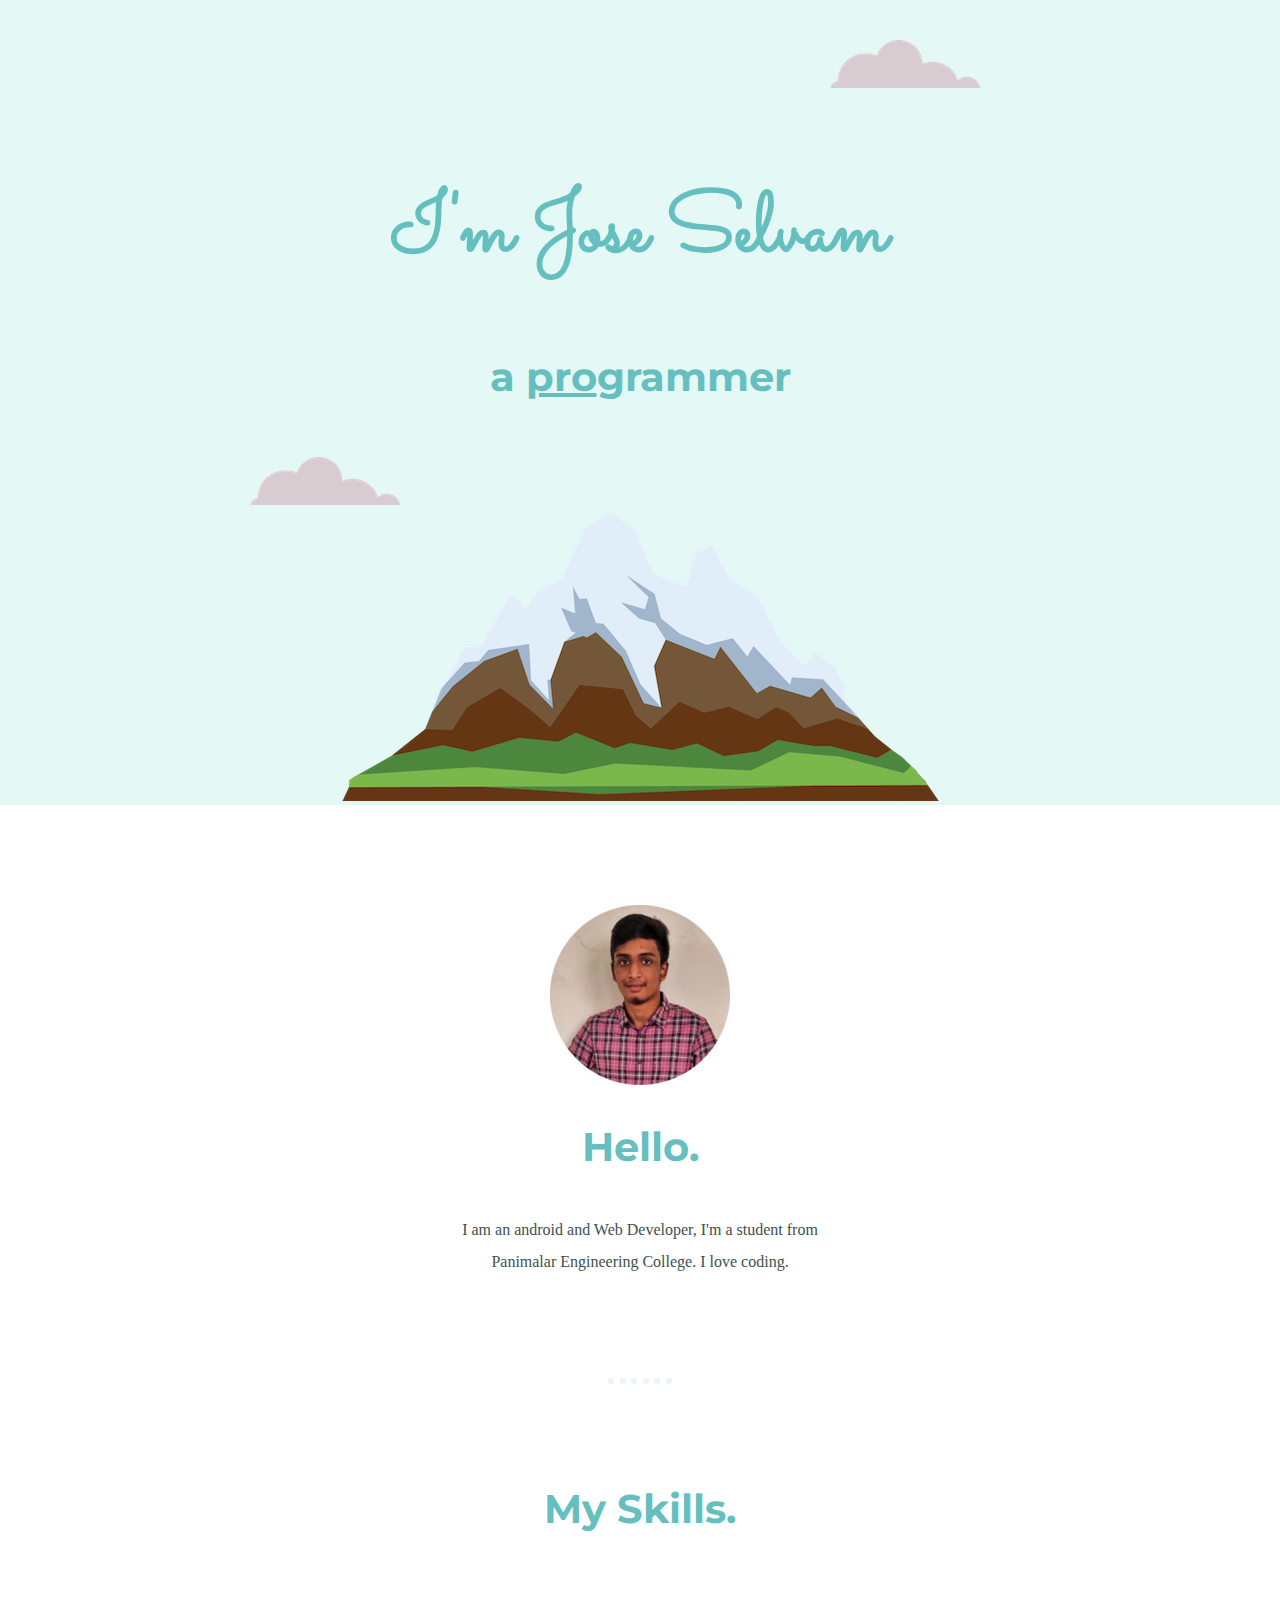
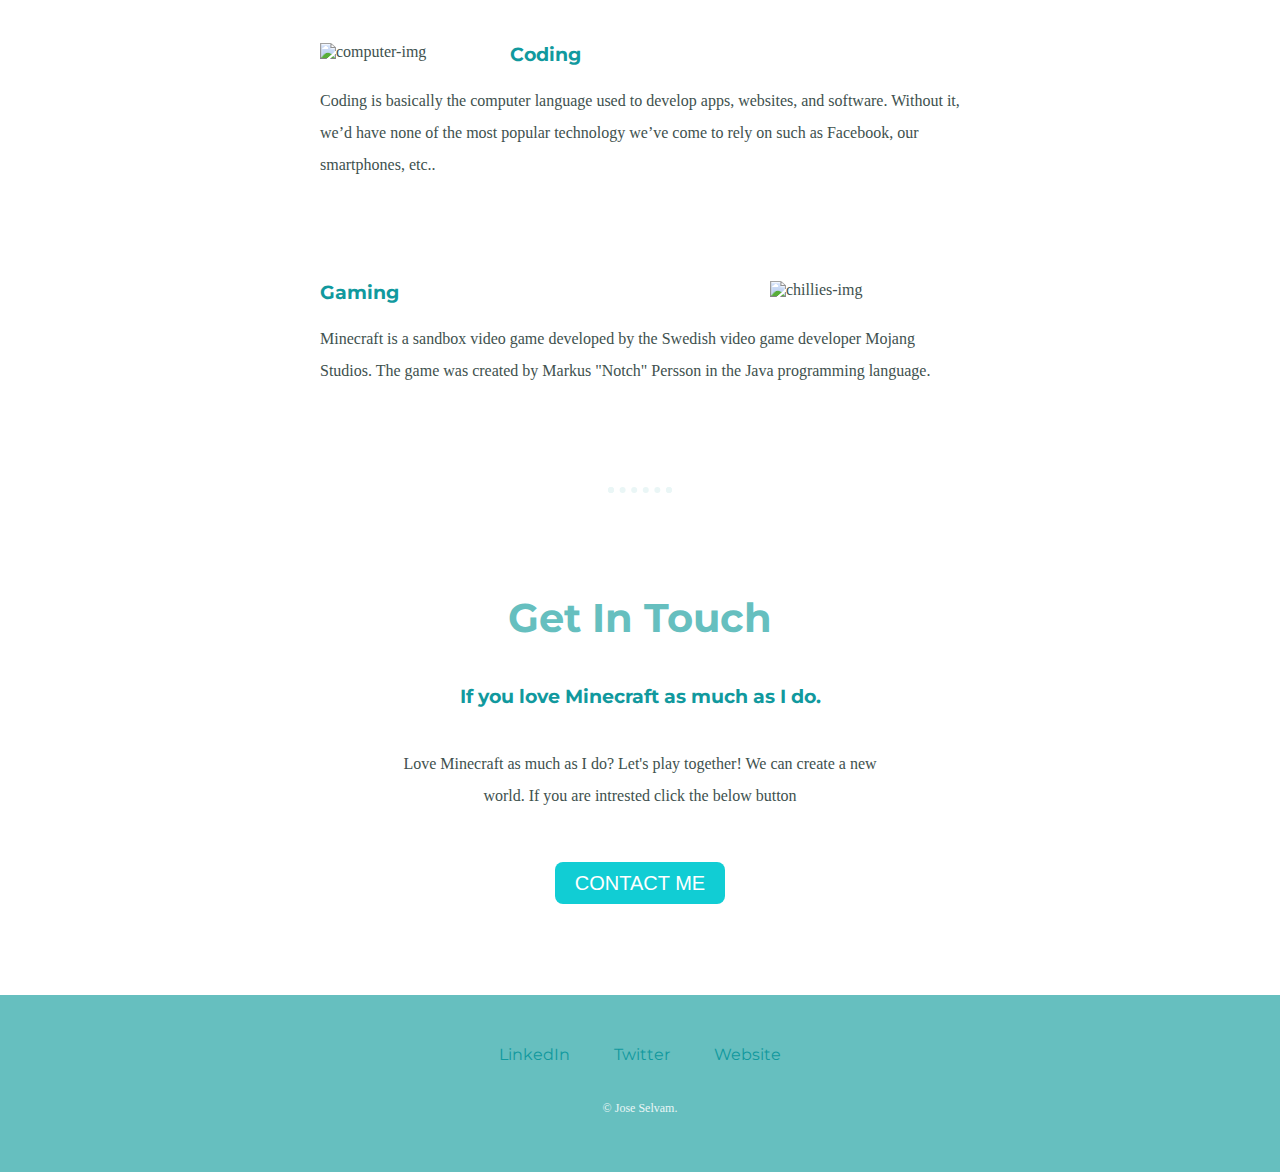
==== commit 7df68f70: "CSS-My site" ====
--- a/index.html
+++ b/index.html
@@ -1,244 +1,57 @@
-<!DOCTYPE html>
-<html>
-
-<head>
-  <meta charset="utf-8">
-  <title>Fake Prime</title>
-
-  <!-- Google Fonts -->
-  <link href="https://fonts.googleapis.com/css?family=Montserrat|Ubuntu" rel="stylesheet">
-
-  <!-- CSS Stylesheets -->
-  <link rel="stylesheet" href="https://maxcdn.bootstrapcdn.com/bootstrap/4.0.0/css/bootstrap.min.css" integrity="sha384-Gn5384xqQ1aoWXA+058RXPxPg6fy4IWvTNh0E263XmFcJlSAwiGgFAW/dAiS6JXm" crossorigin="anonymous">
-  <link rel="stylesheet" href="css/styles.css">
-  <link rel="icon" href="favicon (1).ico".css">
-
-  <!-- Font Awesome -->
-  <script defer src="https://use.fontawesome.com/releases/v5.0.7/js/all.js"></script>
-
-  <!-- Bootstrap Scripts -->
-  <script src="https://code.jquery.com/jquery-3.2.1.slim.min.js" integrity="sha384-KJ3o2DKtIkvYIK3UENzmM7KCkRr/rE9/Qpg6aAZGJwFDMVNA/GpGFF93hXpG5KkN" crossorigin="anonymous"></script>
-  <script src="https://cdnjs.cloudflare.com/ajax/libs/popper.js/1.12.9/umd/popper.min.js" integrity="sha384-ApNbgh9B+Y1QKtv3Rn7W3mgPxhU9K/ScQsAP7hUibX39j7fakFPskvXusvfa0b4Q" crossorigin="anonymous"></script>
-  <script src="https://maxcdn.bootstrapcdn.com/bootstrap/4.0.0/js/bootstrap.min.js" integrity="sha384-JZR6Spejh4U02d8jOt6vLEHfe/JQGiRRSQQxSfFWpi1MquVdAyjUar5+76PVCmYl" crossorigin="anonymous"></script>
-</head>
-
-<body>
-
-
-  <section class="colored-section" id="title">
-
-    <div class="container-fluid">
-
-      <!-- Nav Bar -->
-
-      <nav class="navbar navbar-expand-lg navbar-dark">
-
-        <a class="navbar-brand" href="">Fake Prime</a>
-
-        <button class="navbar-toggler" type="button" data-toggle="collapse" data-target="#navbarTogglerDemo02">
-            <span class="navbar-toggler-icon"></span>
-        </button>
-
-        <div class="collapse navbar-collapse" id="navbarTogglerDemo02">
-
-          <ul class="navbar-nav ml-auto">
-            <li class="nav-item">
-              <a class="nav-link" href="#footer">Contact</a>
-            </li>
-            <li class="nav-item">
-              <a class="nav-link" href="#pricing">Sign In</a>
-            </li>
-            <li class="nav-item">
-              <a class="nav-link" href="#cta">Download</a>
-            </li>
-          </ul>
-
-        </div>
-      </nav>
-
-
-      <!-- Title -->
-
-      <div class="row">
-
-        <div class="col-lg-6">
-          <h1 class="big-heading">Join Prime to watch the latest movies, TV shows and award-winning Fake Prime Originals.</h1>
-          <button type="button" class="btn btn-dark btn-lg download-button"><i class="fab fa-apple"></i> Download</button>
-          <button type="button" class="btn btn-outline-light btn-lg download-button"><i class="fab fa-google-play"></i> Download</button>
-        </div>
-        <div class="col-lg-6">
-          <img class="title-image" src="images/image_main.png" alt="image-movies">
-        </div>
-        
-
-
-
-      </div>
-
-    </div>
-
-  </section>
-
-
-  <!-- Features -->
-
-  <section class="white-section" id="features">
-
-    <div class="container-fluid">
-
-      <div class="row">
-        <div class="feature-box col-lg-4">
-          <i class="icon fas fa-language fa-4x"></i>
-          <h3 class="feature-title">language</h3>
-          <p>More than hundred language.</p>
-        </div>
-
-        <div class="feature-box col-lg-4">
-          <i class="icon fas fa-download fa-4x"></i>
-          <h3 class="feature-title">Downloads</h3>
-          <p> Reached milestone of 100 million downloads.</p>
-        </div>
-
-        <div class="feature-box col-lg-4">
-          <i class="icon fa fa-universal-access fa-4x" aria-hidden="true"></i>
-          <h3 class="feature-title">Universal Access</h3>
-          <p> You can access through all devices, from all over the World.</p>
-        </div>
-      </div>
-
-
-    </div>
-  </section>
-
-
-  <!-- Testimonials -->
-
-  <section class="colored-section" id="testimonials">
-
-    <div id="testimonial-carousel" class="carousel slide" data-ride="false">
-      <div class="carousel-inner">
-        <div class="carousel-item active container-fluid">
-          <h2 class="testimonial-text"> Wow.. this website is good we have free subscription too lol.</h2>
-          <img class="testimonial-image" src="images/angela.png" alt="angela-profile">
-          <em>Pebbles, New York</em>
-        </div>
-        <div class="carousel-item container-fluid">
-          <h2 class="testimonial-text">I have Premium subscription it has 4K quality at low price it's god dam good.</h2>
-          <img class="testimonial-image" src="images/lady-img.jpg" alt="lady-profile">
-          <em>Beverly, Illinois</em>
-        </div>
-      </div>
-      <a class="carousel-control-prev" href="#testimonial-carousel" role="button" data-slide="prev">
-    <span class="carousel-control-prev-icon"></span>
-      </a>
-      <a class="carousel-control-next" href="#testimonial-carousel" role="button" data-slide="next">
-    <span class="carousel-control-next-icon"></span>
-      </a>
-    </div>
-
-  </section>
-
-
-  <!-- Press -->
-
-  <section class="colored-section" id="press">
-    <img class="press-logo" src="images/techcrunch.png" alt="tc-logo">
-    <img class="press-logo" src="images/spon.jpg" alt="spon-logo">
-    <img class="press-logo" src="images/bizinsider.png" alt="biz-insider-logo">
-    <img class="press-logo" src="images/mashable.png" alt="mashable-logo">
-
-  </section>
-
-
-  <!-- Pricing -->
-
-  <section class="white-section" id="pricing">
-
-    <h2 class="section-heading">A Subscription Plan</h2>
-    <p>Simple and affordable price plans for all.</p>
-
-    <div class="row">
-
-      <div class="pricing-column col-lg-4 col-md-6">
-        <div class="card">
-          <div class="card-header">
-            <h3>Normal</h3>
-          </div>
-          <div class="card-body">
-            <h2 class="price-text">Free</h2>
-            <p>Limited Content</p>
-            <p>Log in only one device</p>
-            <p>vedio quality 720p</p>
-            <button class="btn btn-lg btn-block btn-outline-dark" type="button">Sign Up</button>
-          </div>
-        </div>
-      </div>
-
-      <div class="pricing-column col-lg-4 col-md-6">
-        <div class="card">
-          <div class="card-header">
-            <h3>VIP</h3>
-          </div>
-          <div class="card-body">
-            <h2 class="price-text">$49 / mo</h2>
-            <p>All Content</p>
-            <p>Log in 2 device</p>
-            <p>Full HD 1080p</p>
-            <button class="btn btn-lg btn-block btn-dark" type="button">Sign Up</button>
-          </div>
-        </div>
-      </div>
-
-      <div class="pricing-column col-lg-4">
-        <div class="card">
-          <div class="card-header">
-            <h3>Premium</h3>
-          </div>
-          <div class="card-body">
-            <h2 class="price-text">$99 / mo</h2>
-            <p>All Content</p>
-            <p>Add Free</p>
-            <p>log in 4 devices</p>
-            <p>4K(2160p)</p>
-            <button class="btn btn-lg btn-block btn-dark" type="button">Sign Up</button>
-
-          </div>
-        </div>
-      </div>
-
-
-
-    </div>
-
-  </section>
-
-
-  <!-- Call to Action -->
-
-  <section class="colored-section" id="cta">
-
-    <div class="container-fluid">
-
-      <h3 class="big-heading">Just what are you waiting for! Click download!!!.</h3>
-      <button class="download-button btn btn-lg btn-dark" type="button"><i class="fab fa-apple"></i> Download</button>
-      <button class="download-button btn btn-lg brn-light" type="button"><i class="fab fa-google-play"></i> Download</button>
-    </div>
-  </section>
-
-
-  <!-- Footer -->
-
-  <footer class="white-section" id="footer">
-    <div class="container-fluid">
-      <i class="social-icon fab fa-facebook-f"></i>
-      <i class="social-icon fab fa-twitter"></i>
-      <i class="social-icon fab fa-instagram"></i>
-      <i class="social-icon fas fa-envelope"></i>
-      <p>© Copyright 2022 Fake Prime</p>
-    </div>
-  </footer>
-
-
-</body>
-
-</html>
+<!DOCTYPE html>
+<html lang="en" dir="ltr">
+  <head>
+    <meta charset="utf-8">
+    <title>Jose Selvam</title>
+    <link rel="stylesheet" href="css/styles.css">
+    <link rel="icon" href="favicon (1).ico".css">
+    <link rel="preconnect" href="https://fonts.googleapis.com">
+    <link rel="preconnect" href="https://fonts.gstatic.com" crossorigin>
+    <link href="https://fonts.googleapis.com/css2?family=Merriweather+Sans:ital@1&family=Montserrat:wght@100&family=Sacramento&display=swap" rel="stylesheet">
+  </head>
+  <body>
+    <div class="top-container">
+      <img  class="top-cloud"src="images/cloud.png" alt="cloud-img">
+      <h1>I'm Jose Selvam</h1>
+      <h2>a <u>pro</u>grammer</h2>
+      <img class="bottom-cloud"src="images/cloud.png" alt="cloud-img">
+      <img src="images/mountain.png" alt="mountain-img">
+   </div>
+   <div class="middle-container">
+     <div class="profile">
+       <img src="images/josh.jpg" alt="josh-img">
+       <h2>Hello.</h2>
+       <p class="start">I am an android and Web Developer, I'm a student from Panimalar Engineering College. I love coding.</p>
+     </div>
+     <hr>
+     <div class="skills">
+       <h2>My Skills.</h2>
+       <div class="skill-row">
+         <img class="comp-img" src="https://media.giphy.com/media/RbDKaczqWovIugyJmW/giphy.gif" alt="computer-img">
+         <h3>Coding</h3>
+         <p>Coding is basically the computer language used to develop apps, websites, and software. Without it, we’d have none of the most popular technology we’ve come to rely on such as Facebook, our smartphones, etc..</p>
+       </div>
+       <div class="skill-row">
+         <img class="chilli-img" src="https://media.giphy.com/media/2PWBLDJ2KtB1X6o9vY/giphy.gif" alt="chillies-img">
+         <h3>Gaming</h3>
+         <p >Minecraft is a sandbox video game developed by the Swedish video game developer Mojang Studios. The game was created by Markus "Notch" Persson in the Java programming language.</p>
+       </div>
+     </div>
+     <hr>
+     <div class="contact-me">
+       <h2>Get In Touch</h2>
+       <h3> If you love Minecraft as much as I do.</h3>
+       <p class="contact-message"> Love Minecraft as much as I do? Let's play together! We can create a new world. If you are intrested click the below button</p>
+       <a class="btn" href="mailto:joseselvamo7@email.com">CONTACT ME</a>
+     </div>
+   </div>
+   <div class="bottom-container">
+     <a class="footer-link" href="https://www.linkedin.com/">LinkedIn</a>
+     <a class="footer-link" href="https://twitter.com/">Twitter</a>
+     <a class="footer-link" href="https://www.appbrewery.co/">Website</a>
+     <p class="copy">© Jose Selvam.</p>
+   </div>
+
+   </div>
+ </body>
+</html>
--- a/css/styles.css
+++ b/css/styles.css
@@ -1,183 +1,131 @@
-
-body {
-  font-family: "Montserrat";
-  text-align: center;
-}
-
-h1, h2, h3, h4, h5, h6 {
-  font-family: "Montserrat-Bold";
-}
-
-p {
-  color: #8f8f8f;
-}
-
-/* Headings */
-
-.big-heading {
-  font-family: "Montserrat-Black";
-  font-size: 2.5rem;
-  line-height: 1.5;
-}
-
-.section-heading {
-  font-size: 3rem;
-  line-height: 1.5;
-}
-
-/* Containers */
-
-.container-fluid{
-  padding: 7% 15%;
-
-}
-
-/* Sections */
-
-.colored-section {
-  background-color: Black;
-  color: #fff;
-}
-
-.white-section {
-  background-color: #fff;
-}
-
-/* Navigation Bar */
-
-
-
-
-.navbar {
-  padding: 0 0 4.5rem;
-}
-
-.navbar-brand {
-  font-family: "Ubuntu";
-  font-size: 2.5rem;
-  font-weight: bold;
-}
-
-.nav-item {
-  padding: 0 18px;
-}
-
-.nav-link {
-  font-size: 1.2rem;
-  font-family: "Montserrat-Light";
-}
-
-/* Buttons */
-
-.download-button {
-  margin: 5% 3% 5% 0;
-}
-
-/* Title Section */
-
-#title {
-  background-color: Black;
-  color: #fff;
-  text-align: left;
-}
-
-#title .container-fluid {
-  padding: 3% 15% 7%;
-}
-
-/* Title Image */
-
-.title-image {
-  width: 80%;
-  position: absolute;
-  right: 5%;
-}
-
-/* Features Section */
-
-#features {
-  position: relative;
-}
-
-.feature-title {
-  font-size: 1.5rem;
-}
-
-.feature-box {
-  padding: 4.5%;
-}
-
-.icon {
-  color: Black;
-  margin-bottom: 1rem;
-}
-
-.icon:hover {
-  color: #696969;
-}
-
-/* Testimonial Section */
-
-#testimonials {
-  background-color: Black;
-}
-
-
-.testimonial-text {
-  font-size: 3rem;
-  line-height: 1.5;
-}
-
-.testimonial-image {
-  width: 10%;
-  border-radius: 100%;
-  margin: 20px;
-}
-
-
-#press {
-  background-color: Black;
-  padding-bottom: 3%;
-}
-
-.press-logo {
-  width: 15%;
-  margin: 20px 20px 50px;
-}
-
-/* Pricing Section */
-
-#Sign In {
-  padding: 100px;
-}
-
-.price-text {
-  font-size: 3rem;
-  line-height: 1.5;
-}
-
-.pricing-column {
-  padding: 3% 2%;
-}
-
-/* CTA Section */
-
-
-/* Footer Section */
-
-
-.social-icon {
-  margin: 20px 10px;
-}
-
-@media (max-width: 1028px) {
-
-  #title {
-    text-align: center;
-  }
-
-  .title-image {
-    position: static;
-    transform: rotate(0);
-  }
-}
+
+body{
+  color: #40514E;
+  margin: 0;
+  text-align: center;
+  font-family: 'Merriweather',serif;
+
+
+
+}
+h1{
+  color: #66BFBF;
+  line-height: 2;
+  font-size: 5.262rem;
+  margin: 50px auto 0 auto;
+  font-family: 'Sacramento',cursive;
+}
+h2{
+  color: #66BFBF;
+  font-family: 'Montserrat', sans-serif;
+  font-size: 2.5rem;
+  padding-bottom: 10px;
+
+}
+h3{
+  color: #11999E;
+  font-family: 'Montserrat', sans-serif;
+}
+.top-container{
+  background-color: #E4F9F5;
+  position:relative;
+  padding-top: 100px;
+
+
+}
+p{
+  line-height: 2;
+}
+hr{
+  border: dotted #EAF6F6 6px;
+  border-bottom: none;
+  width: 4%;
+  margin: 100px auto;
+}
+a{
+  color: #11999E;
+  font-family: 'Montserrat', sans-serif;
+  margin: 10px 20px;
+  text-decoration: none;
+}
+a:hover{
+  color: #EAF6F6;
+}
+.middle-container{
+  margin: 100px 0;
+
+
+}
+.bottom-container{
+  background-color: #66BFBF;
+  padding: 50px 0 20px;
+
+
+}
+.bottom-cloud{
+  position: absolute;
+  left: 250px;
+  bottom: 300px;
+}
+.top-cloud{
+  position: absolute;
+  right: 300px;
+  top: 40px;
+}
+.skill-row{
+  width: 50%;
+  margin: 100px auto 100px auto;
+  text-align: left;
+
+}
+.comp-img{
+  width: 25%;
+  float: left;
+  margin-right: 30px;
+}
+.chilli-img{
+  width: 25%;
+  float: right;
+  margin-right: 30px;
+}
+.start{
+  width: 30%;
+  margin: auto;
+
+}
+.contact-message{
+  width: 40%;
+  margin: 40px auto 60px;
+}
+
+.btn {
+  background: #11cdd4;
+  background-image: -webkit-linear-gradient(top, #11cdd4, #11999e4);
+  background-image: -moz-linear-gradient(top, #11cdd4, #11999e4);
+  background-image: -ms-linear-gradient(top, #11cdd4, #11999e4);
+  background-image: -o-linear-gradient(top, #11cdd4, #11999e4);
+  background-image: linear-gradient(to bottom, #11cdd4, #11999e4);
+  -webkit-border-radius: 8;
+  -moz-border-radius: 8;
+  border-radius: 8px;
+  font-family: Arial;
+  color: #ffffff;
+  font-size: 20px;
+  padding: 10px 20px 10px 20px;
+  text-decoration: none;
+}
+
+.btn:hover {
+  background: #30e3cb;
+  background-image: -webkit-linear-gradient(top, #30e3cb, #2bc4ad);
+  background-image: -moz-linear-gradient(top, #30e3cb, #2bc4ad);
+  background-image: -ms-linear-gradient(top, #30e3cb, #2bc4ad);
+  background-image: -o-linear-gradient(top, #30e3cb, #2bc4ad);
+  background-image: linear-gradient(to bottom, #30e3cb, #2bc4ad);
+  text-decoration: none;
+}
+.copy{
+  color: #EAF6F6;
+  font-size: 0.75rem;
+  padding: 20px 0;
+}
